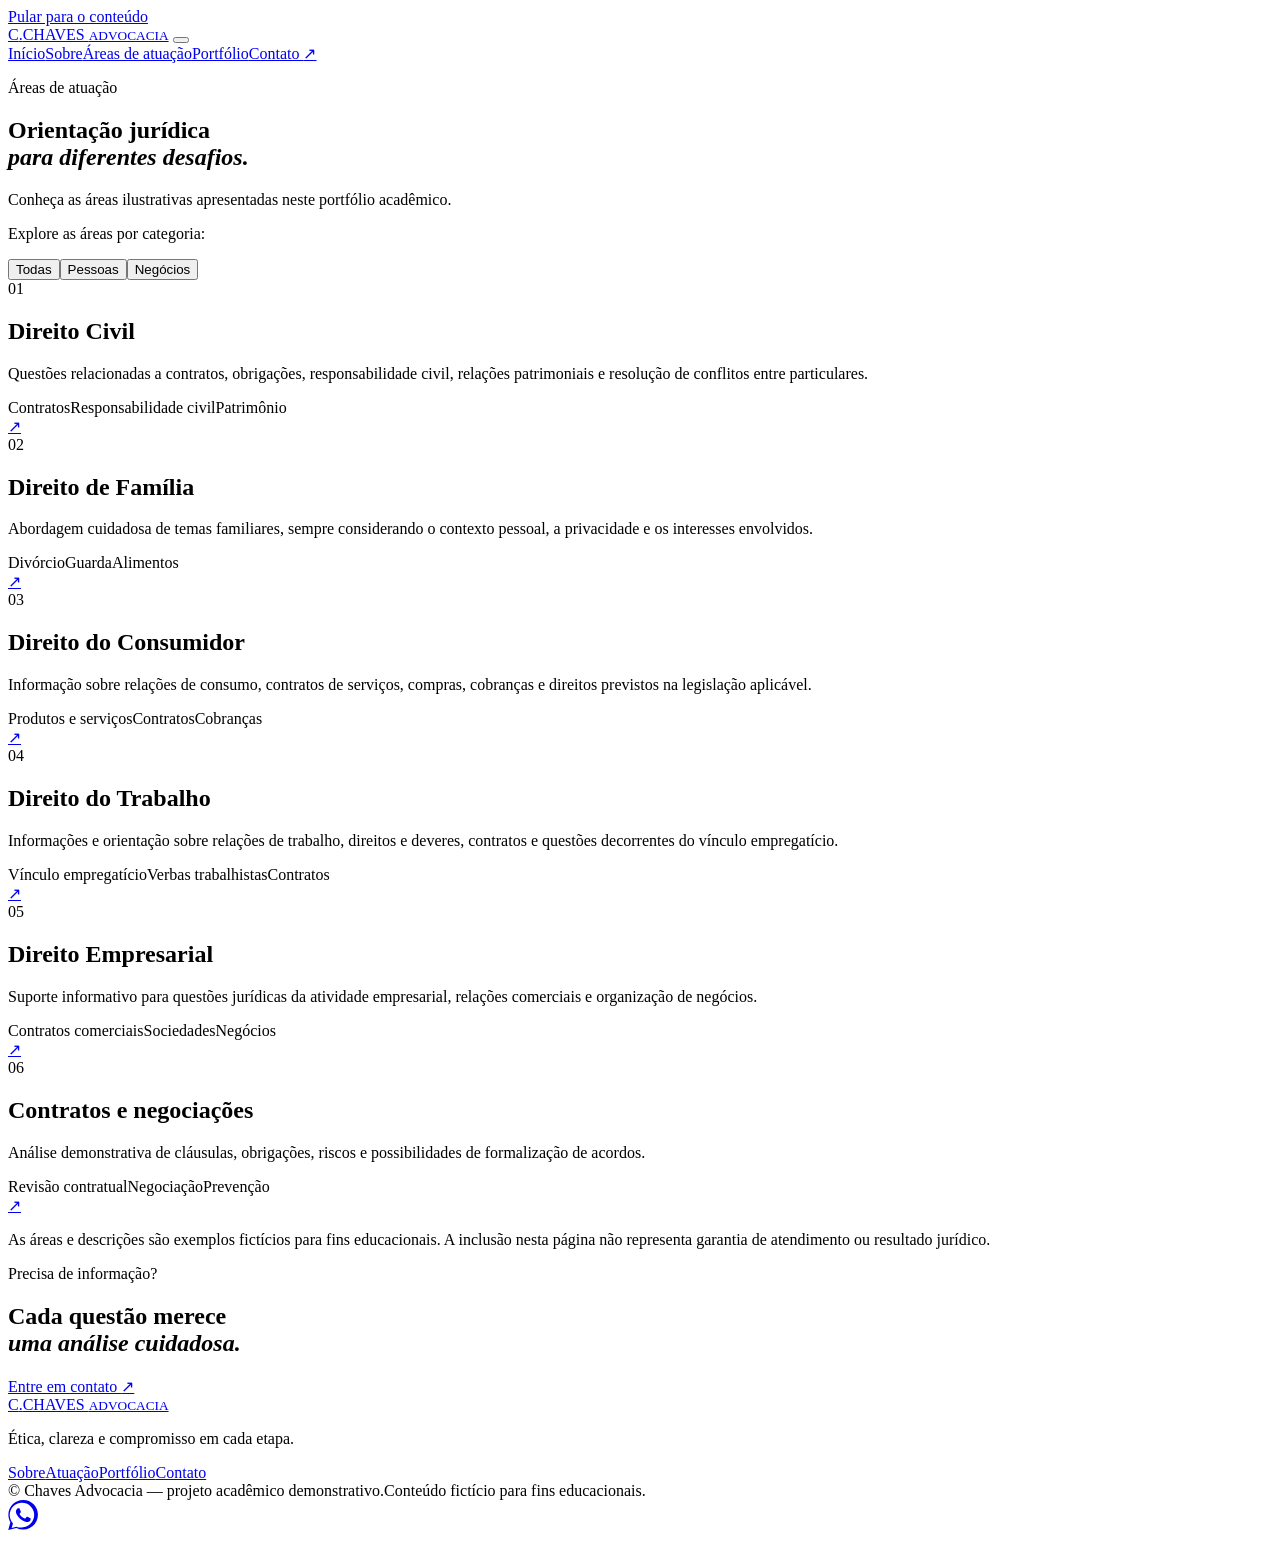
==== areas.html @ fedf28c0 "Add files via upload" ====
<!DOCTYPE html>
<html lang="pt-BR">
<head>
  <meta charset="UTF-8"><meta name="viewport" content="width=device-width, initial-scale=1.0">
  <meta name="description" content="Áreas jurídicas demonstrativas da Chaves Advocacia.">
  <title>Chaves Advocacia | Áreas de atuação</title>
  <link rel="preconnect" href="https://fonts.googleapis.com"><link rel="preconnect" href="https://fonts.gstatic.com" crossorigin>
  <link href="https://fonts.googleapis.com/css2?family=DM+Sans:wght@400;500;600;700&family=Playfair+Display:wght@400;500;600;700&display=swap" rel="stylesheet">
  <link rel="stylesheet" href="css/style.css"><script src="js/script.js" defer></script>
</head>
<body>
  <a class="skip-link" href="#conteudo">Pular para o conteúdo</a>
  <header class="site-header"><div class="container header-inner">
    <a class="brand" href="index.html"><span class="brand-mark">C<span>.</span></span><span class="brand-text">CHAVES <small>ADVOCACIA</small></span></a>
    <button class="menu-toggle" aria-expanded="false" aria-controls="site-nav" aria-label="Abrir menu"><span></span><span></span><span></span></button>
    <nav class="site-nav" id="site-nav" aria-label="Navegação principal"><a href="index.html">Início</a><a href="sobre.html">Sobre</a><a href="areas.html" aria-current="page">Áreas de atuação</a><a href="portfolio.html">Portfólio</a><a class="nav-cta" href="contato.html">Contato <span>↗</span></a></nav>
  </div></header>
  <main id="conteudo">
    <section class="page-hero"><div class="container page-hero-inner"><p class="eyebrow"><span></span> Áreas de atuação</p><h1>Orientação jurídica<br><em>para diferentes desafios.</em></h1><p>Conheça as áreas ilustrativas apresentadas neste portfólio acadêmico.</p></div></section>
    <section class="section-pad"><div class="container">
      <div class="filter-bar"><p class="muted">Explore as áreas por categoria:</p><div class="filter-buttons" role="group" aria-label="Filtrar áreas"><button class="filter-button active" data-filter="todos" aria-pressed="true">Todas</button><button class="filter-button" data-filter="pessoas" aria-pressed="false">Pessoas</button><button class="filter-button" data-filter="negocios" aria-pressed="false">Negócios</button></div></div>
      <div class="areas-list">
        <article class="area-row" id="civil" data-category="pessoas"><span class="area-num">01</span><div><h2>Direito Civil</h2><p>Questões relacionadas a contratos, obrigações, responsabilidade civil, relações patrimoniais e resolução de conflitos entre particulares.</p><div class="tag-list"><span>Contratos</span><span>Responsabilidade civil</span><span>Patrimônio</span></div></div><a class="round-link" href="contato.html?assunto=Direito%20Civil" aria-label="Consultar sobre Direito Civil">↗</a></article>
        <article class="area-row" id="familia" data-category="pessoas"><span class="area-num">02</span><div><h2>Direito de Família</h2><p>Abordagem cuidadosa de temas familiares, sempre considerando o contexto pessoal, a privacidade e os interesses envolvidos.</p><div class="tag-list"><span>Divórcio</span><span>Guarda</span><span>Alimentos</span></div></div><a class="round-link" href="contato.html?assunto=Direito%20de%20Fam%C3%ADlia" aria-label="Consultar sobre Direito de Família">↗</a></article>
        <article class="area-row" id="consumidor" data-category="pessoas"><span class="area-num">03</span><div><h2>Direito do Consumidor</h2><p>Informação sobre relações de consumo, contratos de serviços, compras, cobranças e direitos previstos na legislação aplicável.</p><div class="tag-list"><span>Produtos e serviços</span><span>Contratos</span><span>Cobranças</span></div></div><a class="round-link" href="contato.html?assunto=Direito%20do%20Consumidor" aria-label="Consultar sobre Direito do Consumidor">↗</a></article>
        <article class="area-row" id="trabalho" data-category="pessoas"><span class="area-num">04</span><div><h2>Direito do Trabalho</h2><p>Informações e orientação sobre relações de trabalho, direitos e deveres, contratos e questões decorrentes do vínculo empregatício.</p><div class="tag-list"><span>Vínculo empregatício</span><span>Verbas trabalhistas</span><span>Contratos</span></div></div><a class="round-link" href="contato.html?assunto=Direito%20do%20Trabalho" aria-label="Consultar sobre Direito do Trabalho">↗</a></article>
        <article class="area-row" id="empresarial" data-category="negocios"><span class="area-num">05</span><div><h2>Direito Empresarial</h2><p>Suporte informativo para questões jurídicas da atividade empresarial, relações comerciais e organização de negócios.</p><div class="tag-list"><span>Contratos comerciais</span><span>Sociedades</span><span>Negócios</span></div></div><a class="round-link" href="contato.html?assunto=Direito%20Empresarial" aria-label="Consultar sobre Direito Empresarial">↗</a></article>
        <article class="area-row" id="contratos" data-category="negocios"><span class="area-num">06</span><div><h2>Contratos e negociações</h2><p>Análise demonstrativa de cláusulas, obrigações, riscos e possibilidades de formalização de acordos.</p><div class="tag-list"><span>Revisão contratual</span><span>Negociação</span><span>Prevenção</span></div></div><a class="round-link" href="contato.html?assunto=Contratos%20e%20negocia%C3%A7%C3%B5es" aria-label="Consultar sobre contratos e negociações">↗</a></article>
      </div>
      <p class="disclaimer">As áreas e descrições são exemplos fictícios para fins educacionais. A inclusão nesta página não representa garantia de atendimento ou resultado jurídico.</p>
    </div></section>
    <section class="contact-strip"><div class="container contact-strip-inner"><div><p class="eyebrow">Precisa de informação?</p><h2>Cada questão merece<br><em>uma análise cuidadosa.</em></h2></div><a class="button button-outline-light" href="contato.html">Entre em contato <span>↗</span></a></div></section>
  </main>
  <footer class="site-footer"><div class="container footer-top"><a class="brand footer-brand" href="index.html"><span class="brand-mark">C<span>.</span></span><span class="brand-text">CHAVES <small>ADVOCACIA</small></span></a><p>Ética, clareza e compromisso em cada etapa.</p><div class="footer-links"><a href="sobre.html">Sobre</a><a href="areas.html">Atuação</a><a href="portfolio.html">Portfólio</a><a href="contato.html">Contato</a></div></div><div class="container footer-bottom"><span>© <span data-year></span> Chaves Advocacia — projeto acadêmico demonstrativo.</span><span>Conteúdo fictício para fins educacionais.</span></div></footer>

<!-- Botão flutuante do WhatsApp -->
<a
  href="https://wa.me/5551980424521?text=Olá!%20Gostaria%20de%20mais%20informações."
  class="whatsapp-float"
  target="_blank"
  rel="noopener noreferrer"
  aria-label="Entre em contato pelo WhatsApp"
  title="Fale conosco pelo WhatsApp">
  <svg
    xmlns="http://www.w3.org/2000/svg"
    width="30"
    height="30"
    viewBox="0 0 24 24"
    fill="currentColor"
    aria-hidden="true">
    <path d="M20.52 3.48A11.78 11.78 0 0 0 12.12 0C5.6 0 .3 5.3.3 11.82c0 2.08.55 4.1 1.6 5.88L.2 24l6.46-1.69a11.8 11.8 0 0 0 5.46 1.39h.01c6.51 0 11.81-5.3 11.81-11.82 0-3.15-1.23-6.12-3.42-8.4ZM12.13 21.7a9.8 9.8 0 0 1-5-.14l-.36-.13-3.83 1 1.02-3.73-.24-.38a9.78 9.78 0 1 1 8.41 3.38Zm5.37-7.33c-.29-.15-1.71-.84-1.98-.93-.26-.1-.46-.15-.65.15-.2.29-.75.93-.92 1.12-.17.2-.34.22-.63.07-.29-.14-1.22-.45-2.32-1.43-.86-.77-1.44-1.72-1.61-2.01-.17-.29-.02-.45.13-.6.13-.13.29-.34.43-.5.15-.17.2-.29.29-.48.1-.2.05-.37-.02-.52-.08-.15-.65-1.57-.89-2.15-.23-.56-.47-.48-.65-.49h-.55c-.2 0-.51.07-.77.36-.27.3-1.02 1-1.02 2.42s1.04 2.8 1.18 3c.15.2 2.05 3.14 4.98 4.4.7.3 1.24.49 1.67.62.7.22 1.34.19 1.84.12.56-.08 1.71-.7 1.95-1.37.24-.68.24-1.26.17-1.38-.07-.12-.26-.2-.55-.34Z"/>
  </svg>
</a>

</body></html>
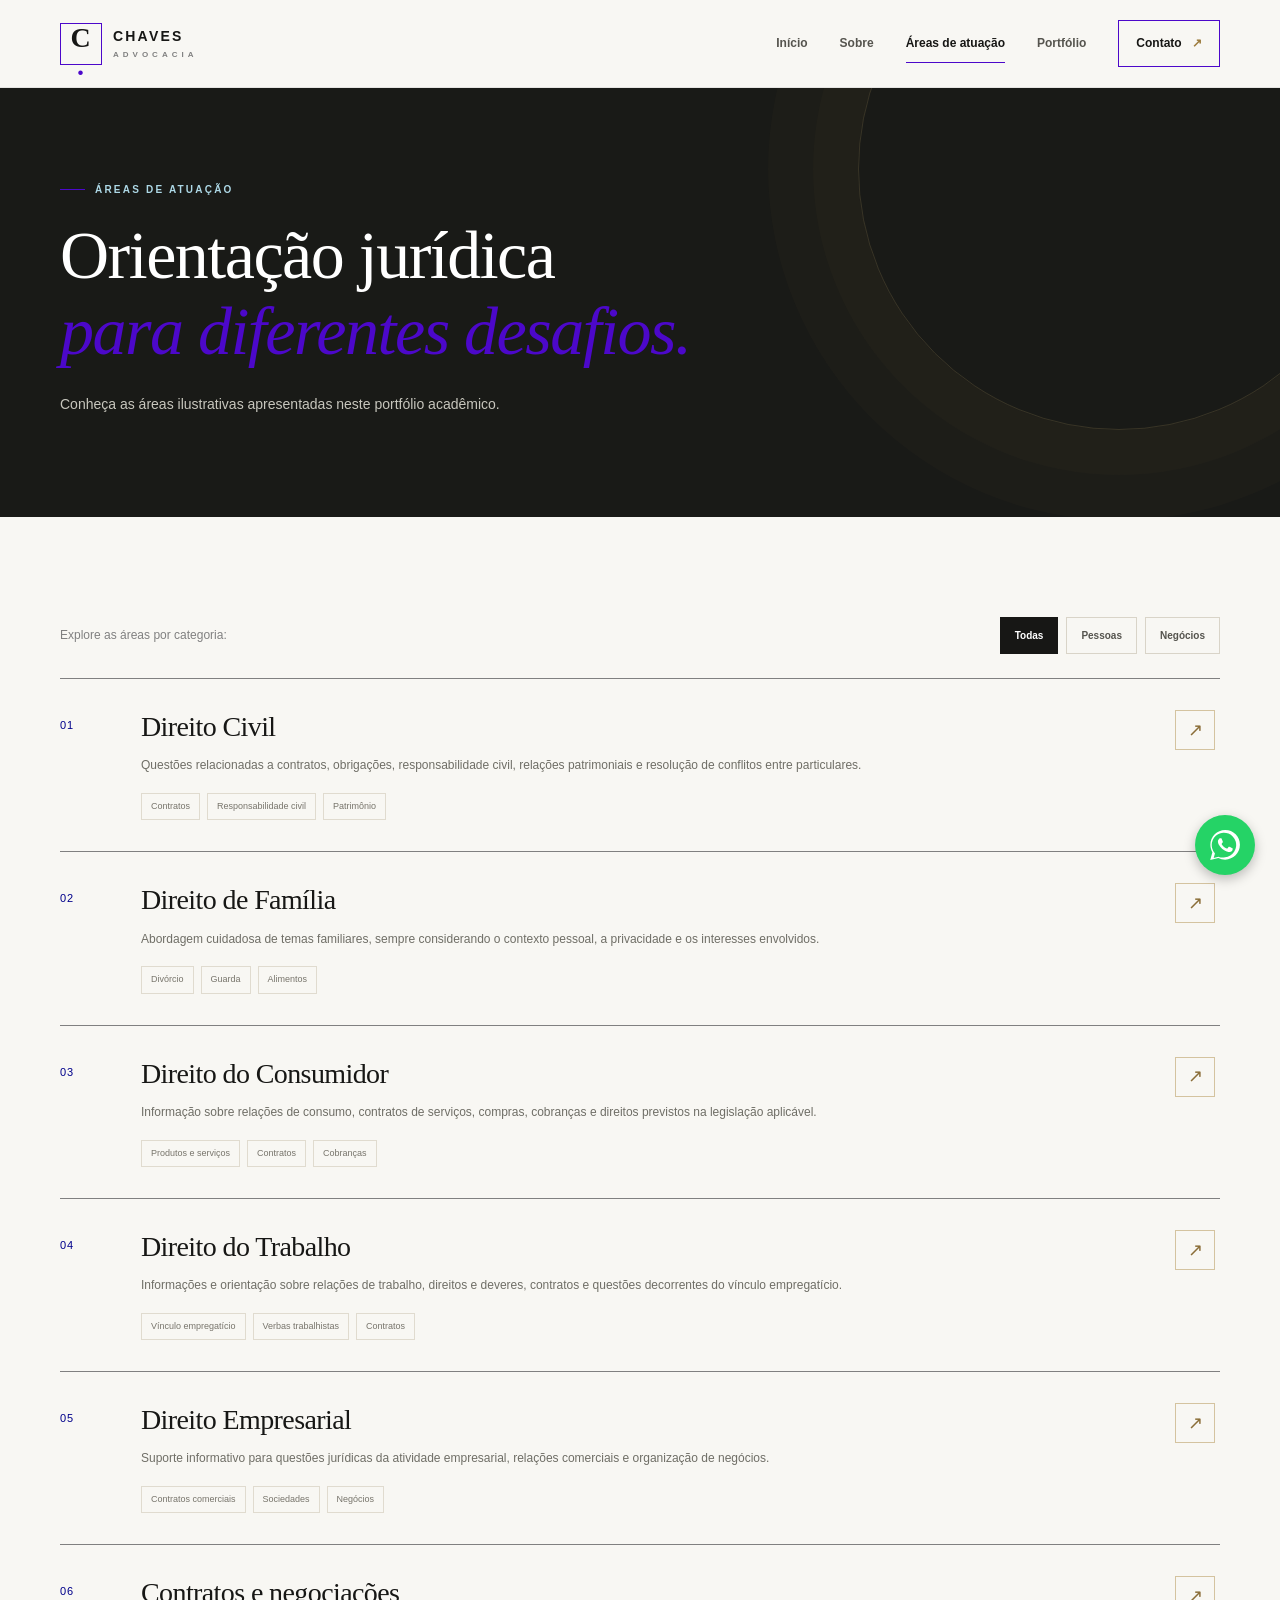
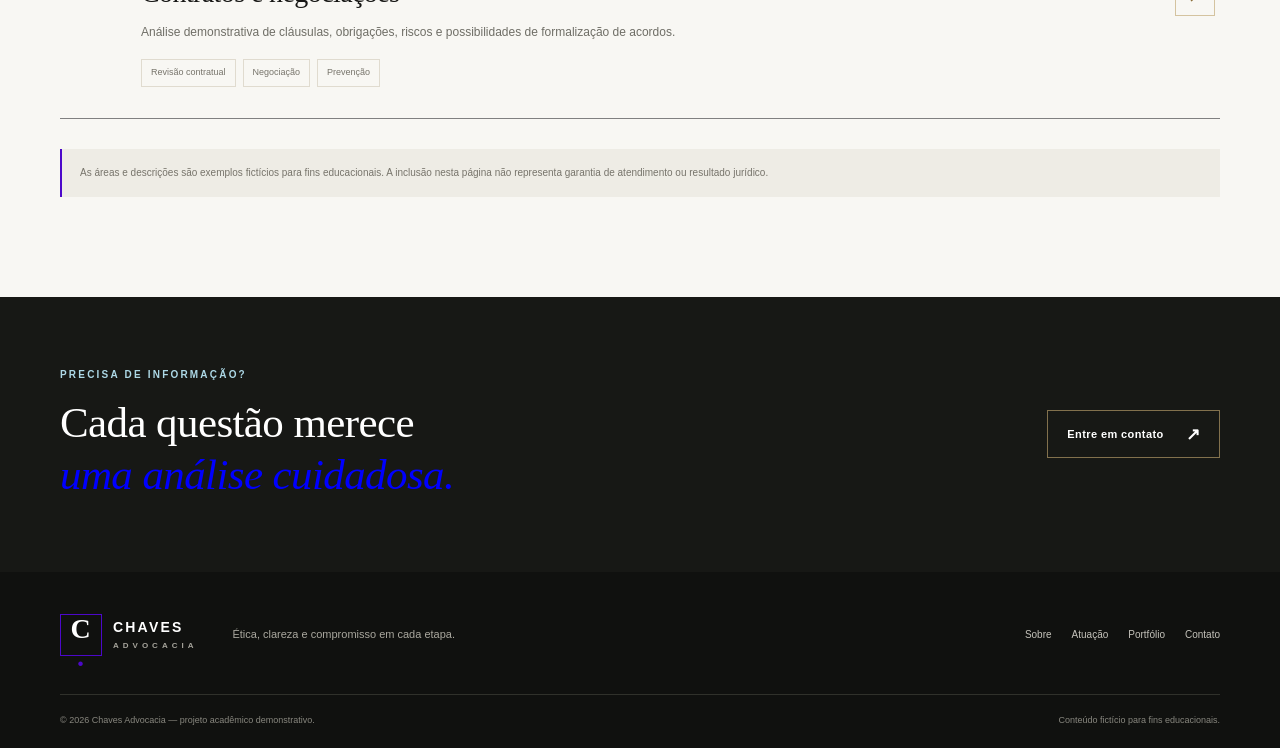
==== commit 3e78dc32: "Update stylesheet and script paths in areas.html" ====
--- a/areas.html
+++ b/areas.html
@@ -6,7 +6,8 @@
   <title>Chaves Advocacia | Áreas de atuação</title>
   <link rel="preconnect" href="https://fonts.googleapis.com"><link rel="preconnect" href="https://fonts.gstatic.com" crossorigin>
   <link href="https://fonts.googleapis.com/css2?family=DM+Sans:wght@400;500;600;700&family=Playfair+Display:wght@400;500;600;700&display=swap" rel="stylesheet">
-  <link rel="stylesheet" href="css/style.css"><script src="js/script.js" defer></script>
+  <link rel="stylesheet" href="style.css">
+  <script src="script.js" defer></script>
 </head>
 <body>
   <a class="skip-link" href="#conteudo">Pular para o conteúdo</a>
--- a/style.css
+++ b/style.css
@@ -0,0 +1,335 @@
+/* Vértice Advocacia — estilos compartilhados */
+:root {
+  --ink: #171715;
+  --ink-soft: #262622;
+  --paper: #f8f7f3;
+  --white: #fff;
+  --gold: rgb(76, 8, 202);
+  --gold-light: lightblue;
+  --muted: grey;
+  --line: grey;
+  --serif: "Playfair Display", Georgia, serif;
+  --sans: "DM Sans", Arial, sans-serif;
+  --container: 1160px;
+}
+* { box-sizing: border-box; }
+html { scroll-behavior: smooth; scroll-padding-top: 95px; }
+body { margin: 0; background: var(--paper); color: var(--ink); font-family: var(--sans); font-size: 15px; line-height: 1.7; -webkit-font-smoothing: antialiased; }
+body.menu-open { overflow: hidden; }
+a { color: inherit; text-decoration: none; }
+button, input, textarea, select { font: inherit; }
+button, a { -webkit-tap-highlight-color: transparent; }
+button { cursor: pointer; }
+img { max-width: 100%; }
+.container { width: min(var(--container), calc(100% - 48px)); margin-inline: auto; }
+.skip-link { position: absolute; top: -60px; left: 16px; z-index: 1000; padding: 10px 16px; background: var(--gold); color: var(--ink); }
+.skip-link:focus { top: 12px; }
+.site-header { height: 88px; position: sticky; top: 0; z-index: 100; background: rgba(248,247,243,.96); border-bottom: 1px solid rgba(23,23,21,.08); backdrop-filter: blur(14px); }
+.header-inner { height: 100%; display: flex; align-items: center; justify-content: space-between; gap: 28px; }
+.brand { display: inline-flex; align-items: center; gap: 11px; flex-shrink: 0; }
+.brand-mark { width: 42px; height: 42px; display: grid; place-items: center; border: 1px solid var(--gold); font: 600 28px/1 var(--serif); letter-spacing: -3px; padding-right: 4px; }
+.brand-mark span { color: var(--gold); }
+.brand-text { display: flex; flex-direction: column; font-size: 14px; font-weight: 700; line-height: 1.2; letter-spacing: 2.2px; }
+.brand-text small { margin-top: 5px; color: var(--muted); font-size: 8px; letter-spacing: 4px; }
+.site-nav { display: flex; align-items: center; gap: clamp(18px, 2.5vw, 34px); }
+.site-nav a { position: relative; color: #55544e; font-size: 12px; font-weight: 600; transition: color .2s ease; white-space: nowrap; }
+.site-nav a:not(.nav-cta)::after { position: absolute; right: 0; bottom: -9px; left: 0; height: 1px; content: ""; background: var(--gold); transform: scaleX(0); transform-origin: left; transition: transform .2s ease; }
+.site-nav a:hover, .site-nav a[aria-current="page"] { color: var(--ink); }
+.site-nav a:hover::after, .site-nav a[aria-current="page"]::after { transform: scaleX(1); }
+.site-nav .nav-cta { padding: 12px 17px; border: 1px solid var(--gold); color: var(--ink); }
+.nav-cta span { color: #9d7c3d; margin-left: 7px; }
+.menu-toggle { display: none; background: transparent; border: 0; padding: 8px; }
+.menu-toggle span { display: block; width: 25px; height: 2px; margin: 5px; background: var(--ink); transition: transform .2s; }
+.hero { min-height: 650px; position: relative; display: flex; align-items: center; overflow: hidden; color: var(--white); background: #171916 url("https://images.unsplash.com/photo-1505664194779-8beaceb93744?auto=format&fit=crop&w=2000&q=85") center 46%/cover no-repeat; }
+.hero::before { position: absolute; inset: 0; content: ""; background: linear-gradient(90deg, rgba(15,17,15,.94) 0%, rgba(15,17,15,.78) 46%, rgba(15,17,15,.22) 100%); }
+.hero-overlay { position: absolute; inset: 0; background: linear-gradient(0deg, rgba(12,13,11,.4), transparent 40%); }
+.hero-content { position: relative; z-index: 1; padding-top: 36px; padding-bottom: 60px; }
+.eyebrow { margin: 0 0 20px; display: flex; align-items: center; gap: 10px; color: var(--gold-light); font-size: 10px; font-weight: 700; letter-spacing: 2.2px; line-height: 1.5; text-transform: uppercase; }
+.eyebrow > span { width: 25px; height: 1px; background: var(--gold); }
+.eyebrow-dark { color: blue; }
+.hero h1, .page-hero h1 { max-width: 820px; margin: 0; font: 400 clamp(43px, 6vw, 76px)/1.12 var(--serif); letter-spacing: -1.5px; }
+h1 em, h2 em { color: var(--gold); font-weight: 400; }
+.hero-copy { max-width: 515px; margin: 25px 0 30px; color: #e0dfd9; font-size: 15px; line-height: 1.9; }
+.hero-actions { display: flex; align-items: center; flex-wrap: wrap; gap: 28px; }
+.button { min-height: 48px; display: inline-flex; justify-content: center; align-items: center; gap: 22px; padding: 13px 19px; border: 1px solid transparent; font-size: 11px; font-weight: 700; letter-spacing: .4px; transition: background .2s ease, color .2s ease, border-color .2s ease, transform .2s ease; }
+.button:hover { transform: translateY(-2px); }
+.button span { font-size: 17px; line-height: 1; }
+.button-gold { background: var(--gold); color: var(--ink); }
+.button-gold:hover { background: var(--gold-light); }
+.button-dark { background: var(--ink); color: var(--white); }
+.button-dark:hover { background: #35352f; }
+.button-outline-light { border-color: #82714d; color: var(--white); }
+.button-outline-light:hover { background: var(--gold); color: var(--ink); border-color: var(--gold); }
+.text-link { display: inline-flex; align-items: center; gap: 15px; border: 0; padding: 0; background: none; color: var(--ink); font-size: 11px; font-weight: 700; }
+.text-link span { color: grey; font-size: 18px; transition: transform .2s; }
+.text-link:hover span { transform: translateX(4px); }
+.light-link { color: var(--white); }
+.hero-note { display: flex; align-items: center; gap: 12px; margin-top: 66px; color: #c6c4bc; font-size: 9px; letter-spacing: 2px; }
+.note-line { display: block; width: 35px; height: 1px; background: var(--gold); }
+.hero-side-label { position: absolute; right: 26px; bottom: 52px; writing-mode: vertical-rl; color: #ddd6c4; font-size: 9px; letter-spacing: 3px; }
+.section-pad { padding: 100px 0; }
+.intro-section { background: var(--paper); }
+.intro-grid { display: grid; grid-template-columns: 1.1fr .9fr; gap: 90px; align-items: center; }
+h2 { margin: 0; font: 400 clamp(31px, 3.5vw, 47px)/1.22 var(--serif); letter-spacing: -.6px; }
+h2 em { color: blue; }
+.intro-text p { margin: 0 0 25px; color: #66655e; font-size: 14px; line-height: 2; }
+.practice-section { background: #eeece5; }
+.section-heading { display: flex; align-items: end; justify-content: space-between; gap: 24px; margin-bottom: 42px; }
+.section-heading .eyebrow { margin-bottom: 13px; }
+.cards-grid { display: grid; grid-template-columns: repeat(3, 1fr); gap: 18px; }
+.practice-card { min-height: 300px; position: relative; padding: 30px 28px 27px; background: var(--paper); border: 1px solid #e3dfd5; transition: transform .25s, box-shadow .25s; }
+.practice-card:hover { transform: translateY(-5px); box-shadow: 0 15px 35px rgba(30,28,20,.08); }
+.card-number { position: absolute; top: 27px; right: 27px; color: #aaa79c; font-size: 10px; letter-spacing: 1px; }
+.line-icon { width: 43px; height: 43px; display: grid; place-items: center; margin-bottom: 25px; border: 1px solid var(--gold); color: blue; font: 25px var(--serif); }
+.practice-card h3, .value-item h3 { margin: 0 0 11px; font: 500 24px var(--serif); }
+.practice-card p { min-height: 67px; margin: 0 0 24px; color: var(--muted); font-size: 12px; line-height: 1.8; }
+.card-link { display: flex; align-items: center; justify-content: space-between; padding-top: 13px; border-top: 1px solid var(--line); font-size: 10px; font-weight: 700; }
+.card-link span { color: #9c7b3f; font-size: 17px; }
+.mobile-all { display: none; }
+.quote-section { padding: 85px 0 78px; background: var(--ink-soft); color: var(--white); text-align: center; }
+.quote-inner { max-width: 790px; }
+.quote-mark { color: var(--gold); font: 80px/.8 var(--serif); }
+.quote-inner blockquote { margin: 20px 0 28px; font: 400 clamp(25px, 3.3vw, 40px)/1.4 var(--serif); }
+.quote-inner p { margin: 0; color: var(--gold-light); font-size: 9px; letter-spacing: 2px; }
+.contact-strip { padding: 70px 0; background: #171815; color: var(--white); }
+.contact-strip-inner { display: flex; align-items: center; justify-content: space-between; gap: 30px; }
+.contact-strip .eyebrow { margin-bottom: 15px; }
+.contact-strip h2 { font-size: clamp(30px, 3.5vw, 43px); }
+.site-footer { background: #10110f; color: #08b3f7; }
+.footer-top { display: grid; grid-template-columns: auto 1fr auto; gap: 35px; align-items: center; padding-top: 42px; padding-bottom: 38px; }
+.footer-brand .brand-mark { color: var(--white); }
+.footer-brand .brand-text { color: var(--white); }
+.footer-brand .brand-text small { color: #a6a49b; }
+.footer-top > p { margin: 0; color: #aaa89f; font-size: 11px; }
+.footer-links { display: flex; gap: 20px; }
+.footer-links a { color: #c5c3bb; font-size: 10px; }
+.footer-links a:hover { color: var(--gold-light); }
+.footer-bottom { display: flex; justify-content: space-between; gap: 20px; padding-top: 18px; padding-bottom: 20px; border-top: 1px solid #30312b; color: #88877f; font-size: 9px; }
+
+/* Páginas internas */
+.page-hero { position: relative; overflow: hidden; padding: 94px 0 100px; background: #191a17; color: var(--white); }
+.page-hero::after { position: absolute; top: -180px; right: -100px; width: 520px; height: 520px; border: 1px solid rgba(200,169,106,.18); border-radius: 50%; box-shadow: 0 0 0 45px rgba(200,169,106,.025), 0 0 0 90px rgba(200,169,106,.025); content: ""; }
+.page-hero-inner { position: relative; z-index: 1; }
+.page-hero h1 { font-size: clamp(42px, 5.6vw, 68px); }
+.page-hero > .container > p:last-child { max-width: 560px; margin: 24px 0 0; color: #c7c6bd; font-size: 14px; }
+.about-grid { display: grid; grid-template-columns: .9fr 1.1fr; gap: 85px; align-items: center; }
+.about-visual { padding: 0 0 28px 28px; border-left: 1px solid var(--gold); border-bottom: 1px solid var(--gold); }
+.about-photo { min-height: 480px; background: #d2c6ac url("https://images.unsplash.com/photo-1497366754035-f200968a6e72?auto=format&fit=crop&w=1000&q=85") center/cover no-repeat; filter: saturate(.65); }
+.photo-caption { display: flex; justify-content: space-between; gap: 10px; padding-top: 12px; color: var(--muted); font-size: 8px; letter-spacing: 2px; }
+.about-copy .eyebrow { margin-bottom: 15px; }
+.about-copy h2 { margin-bottom: 24px; }
+.about-copy p:not(.eyebrow) { color: #696860; font-size: 13px; line-height: 2; }
+.about-copy .button { margin-top: 12px; }
+.values-section { background: #1b1c18; color: var(--white); }
+.values-section .eyebrow { color: var(--gold-light); }
+.values-section h2 em { color: var(--gold-light); }
+.values-grid { display: grid; grid-template-columns: repeat(4, 1fr); gap: 28px; margin-top: 48px; }
+.value-item { padding-top: 20px; border-top: 1px solid #555044; }
+.value-item > span { display: block; margin-bottom: 26px; color: var(--gold); font-size: 11px; letter-spacing: 2px; }
+.value-item h3 { font-size: 22px; }
+.value-item p { margin: 0; color: #b6b4ab; font-size: 12px; line-height: 1.9; }
+.timeline-grid { display: grid; grid-template-columns: .8fr 1.2fr; gap: 100px; }
+.timeline-grid h2 { margin-bottom: 20px; }
+.muted { color: var(--muted); font-size: 12px; }
+.timeline { border-left: 1px solid lightblue; }
+.timeline article { display: grid; grid-template-columns: 70px 1fr; gap: 25px; padding: 0 0 33px 25px; position: relative; }
+.timeline article::before { position: absolute; top: 8px; left: -5px; width: 9px; height: 9px; border-radius: 50%; background: var(--gold); content: ""; }
+.timeline article > span { color: lightblue; font-size: 11px; font-weight: 700; }
+.timeline h3 { margin: 0 0 7px; font: 500 20px var(--serif); }
+.timeline p { margin: 0; color: var(--muted); font-size: 12px; }
+.filter-bar, .portfolio-toolbar { display: flex; align-items: center; justify-content: space-between; flex-wrap: wrap; gap: 18px; margin-bottom: 24px; }
+.filter-bar p, .portfolio-toolbar p { margin: 0; }
+.filter-buttons { display: flex; flex-wrap: wrap; gap: 8px; }
+.filter-button { padding: 9px 14px; border: 1px solid #d9d4c8; background: transparent; color: #55544e; font-size: 10px; font-weight: 700; transition: all .2s; }
+.filter-button:hover, .filter-button.active { border-color: var(--ink); background: var(--ink); color: var(--white); }
+.areas-list { border-top: 1px solid var(--line); }
+.area-row { display: grid; grid-template-columns: 55px 1fr 45px; gap: 26px; align-items: start; padding: 31px 0; border-bottom: 1px solid var(--line); scroll-margin-top: 110px; }
+.area-num { padding-top: 6px; color: darkblue; font-size: 11px; letter-spacing: 1px; }
+.area-row h2 { margin: 0 0 10px; font-size: 28px; }
+.area-row p { max-width: 760px; margin: 0; color: #6f6e66; font-size: 12px; line-height: 1.9; }
+.tag-list { display: flex; flex-wrap: wrap; gap: 7px; margin-top: 16px; }
+.tag-list span { padding: 5px 9px; border: 1px solid #e0dbcf; color: #77746b; font-size: 9px; }
+.round-link { width: 40px; height: 40px; display: grid; place-items: center; border: 1px solid #d4c39f; color: #8b6e39; font-size: 18px; transition: all .2s; }
+.round-link:hover { background: var(--gold); color: var(--ink); }
+.disclaimer { margin: 30px 0 0; padding: 15px 18px; border-left: 2px solid var(--gold); background: #eeece5; color: #77746b; font-size: 10px; line-height: 1.8; }
+.portfolio-toolbar { align-items: start; }
+.portfolio-grid { display: grid; grid-template-columns: repeat(3, 1fr); gap: 22px; }
+.portfolio-card { overflow: hidden; border: 1px solid var(--line); background: #fff; transition: transform .25s, box-shadow .25s; }
+.portfolio-card:hover { transform: translateY(-4px); box-shadow: 0 15px 35px rgba(30,28,20,.07); }
+.portfolio-art { min-height: 220px; position: relative; display: flex; flex-direction: column; justify-content: center; align-items: center; overflow: hidden; color: var(--gold-light); background: #24251f; }
+.portfolio-art::before, .portfolio-art::after { position: absolute; content: ""; border: 1px solid rgba(200,169,106,.35); transform: rotate(35deg); }
+.portfolio-art::before { width: 180px; height: 260px; }
+.portfolio-art::after { width: 145px; height: 220px; }
+.portfolio-art > span { position: absolute; top: 17px; left: 18px; color: #d8d2c3; font-size: 9px; letter-spacing: 2px; }
+.portfolio-art b { position: relative; z-index: 1; font: 500 25px/1.15 var(--serif); letter-spacing: 3px; text-align: center; }
+.art-two { background: #343329; }
+.art-three { background: #343b35; }
+.portfolio-card-body { padding: 25px 23px 27px; }
+.content-type { margin: 0 0 12px; color: #a18248; font-size: 8px; font-weight: 700; letter-spacing: 1.5px; }
+.portfolio-card h2 { margin-bottom: 12px; font-size: 24px; }
+.portfolio-card-body > p:not(.content-type) { min-height: 75px; margin: 0 0 20px; color: #77766f; font-size: 11px; line-height: 1.9; }
+.portfolio-card .text-link { border-bottom: 1px solid var(--line); padding-bottom: 9px; width: 100%; justify-content: space-between; }
+.empty-state { padding: 35px; text-align: center; color: var(--muted); }
+.article-dialog { width: min(620px, calc(100% - 32px)); padding: 35px; border: 1px solid var(--gold); background: var(--paper); color: var(--ink); box-shadow: 0 20px 80px rgba(0,0,0,.3); }
+.article-dialog::backdrop { background: rgba(12,13,11,.72); backdrop-filter: blur(3px); }
+.dialog-top { display: flex; justify-content: space-between; align-items: start; gap: 20px; }
+.dialog-top .eyebrow { margin-bottom: 20px; }
+.dialog-close { border: 0; background: none; color: var(--ink); font-size: 28px; line-height: 1; }
+.article-dialog h2 { margin-bottom: 20px; font-size: 32px; }
+.article-dialog > p { color: #696860; font-size: 13px; line-height: 2; }
+.dialog-close-bottom { margin-top: 12px; }
+.contact-grid { display: grid; grid-template-columns: .8fr 1.2fr; gap: 80px; align-items: start; }
+.contact-details h2 { margin-bottom: 20px; }
+.contact-details > p:not(.eyebrow) { font-size: 12px; line-height: 1.9; }
+.contact-detail { display: flex; gap: 15px; align-items: flex-start; margin-top: 28px; }
+.detail-icon { width: 40px; height: 40px; display: grid; place-items: center; border: 1px solid #d4c39f; color: #9c7b3f; font-size: 20px; flex-shrink: 0; }
+.contact-detail small, .contact-hours > span { display: block; margin-bottom: 5px; color: #9a7c45; font-size: 8px; font-weight: 700; letter-spacing: 1.5px; }
+.contact-detail a, .contact-detail p { margin: 0; color: #55544e; font-size: 12px; }
+.contact-detail a:hover { text-decoration: underline; }
+.contact-hours { margin-top: 32px; padding-top: 22px; border-top: 1px solid var(--line); }
+.contact-hours p { margin: 0; color: #55544e; font-size: 12px; }
+.contact-hours small { color: var(--muted); font-size: 10px; }
+.contact-form-wrap { padding: 35px; background: #fff; border: 1px solid var(--line); box-shadow: 0 20px 45px rgba(30,28,20,.035); }
+.form-heading { margin-bottom: 25px; }
+.form-heading h2 { font-size: 29px; }
+.form-heading p, .form-note { margin: 7px 0 0; color: var(--muted); font-size: 10px; }
+.contact-form label:not(.consent-check) { display: block; margin: 17px 0 7px; color: #4c4b45; font-size: 10px; font-weight: 700; }
+.contact-form input:not([type="checkbox"]), .contact-form select, .contact-form textarea { width: 100%; padding: 12px 13px; border: 1px solid #ddd9cf; border-radius: 0; outline: none; background: #fcfbf8; color: var(--ink); font-size: 12px; transition: border-color .2s, box-shadow .2s; }
+.contact-form input:focus, .contact-form select:focus, .contact-form textarea:focus { border-color: #b59558; box-shadow: 0 0 0 3px rgba(200,169,106,.14); }
+.contact-form textarea { resize: vertical; }
+.consent-check { display: flex; align-items: flex-start; gap: 10px; margin: 19px 0; color: #77766f; font-size: 10px; line-height: 1.6; }
+.consent-check input { margin-top: 3px; accent-color: #9c7b3f; }
+.submit-button { width: 100%; }
+.form-note { line-height: 1.7; }
+.form-feedback { margin-top: 15px; color: #466b4b; font-size: 11px; }
+.form-feedback:empty { display: none; }
+[hidden] { display: none !important; }
+
+@media (max-width: 900px) {
+  .site-nav { gap: 15px; }
+  .site-nav a { font-size: 11px; }
+  .site-nav .nav-cta { padding: 10px 12px; }
+  .intro-grid, .about-grid { gap: 45px; }
+  .timeline-grid { gap: 50px; }
+  .contact-grid { gap: 40px; }
+  .footer-top { grid-template-columns: auto 1fr; }
+  .footer-links { grid-column: 1 / -1; }
+  .values-grid { grid-template-columns: repeat(2, 1fr); }
+  .portfolio-grid { gap: 14px; }
+  .portfolio-card-body { padding: 20px 17px; }
+}
+@media (max-width: 700px) {
+  .container { width: min(100% - 36px, var(--container)); }
+  .site-header { height: 74px; }
+  .brand-mark { width: 37px; height: 37px; font-size: 25px; }
+  .brand-text { font-size: 12px; }
+  .brand-text small { font-size: 7px; letter-spacing: 3px; }
+  .menu-toggle { display: block; z-index: 102; }
+  .site-nav { position: fixed; inset: 74px 0 auto 0; display: flex; flex-direction: column; align-items: stretch; gap: 0; padding: 12px 22px 24px; background: var(--paper); border-bottom: 1px solid var(--line); box-shadow: 0 20px 25px rgba(0,0,0,.08); transform: translateY(-130%); visibility: hidden; transition: transform .25s ease, visibility .25s; }
+  .site-nav.is-open { transform: translateY(0); visibility: visible; }
+  .site-nav a { padding: 13px 3px; border-bottom: 1px solid var(--line); font-size: 13px; }
+  .site-nav a:not(.nav-cta)::after { display: none; }
+  .site-nav .nav-cta { margin-top: 13px; padding: 12px 14px; border: 1px solid var(--gold); text-align: center; }
+  .menu-toggle[aria-expanded="true"] span:first-child { transform: translateY(7px) rotate(45deg); }
+  .menu-toggle[aria-expanded="true"] span:nth-child(2) { opacity: 0; }
+  .menu-toggle[aria-expanded="true"] span:last-child { transform: translateY(-7px) rotate(-45deg); }
+  .hero { min-height: 610px; background-position: 60% center; }
+  .hero::before { background: linear-gradient(90deg, rgba(15,17,15,.94), rgba(15,17,15,.62)); }
+  .hero-content { padding-top: 35px; padding-bottom: 38px; }
+  .hero h1 { font-size: clamp(40px, 10vw, 58px); }
+  .hero-copy { font-size: 13px; }
+  .hero-actions { align-items: flex-start; flex-direction: column; gap: 20px; }
+  .hero-note { margin-top: 50px; font-size: 8px; letter-spacing: 1.3px; }
+  .hero-side-label { display: none; }
+  .section-pad { padding: 68px 0; }
+  .intro-grid, .about-grid, .timeline-grid, .contact-grid { grid-template-columns: 1fr; gap: 30px; }
+  h2 { font-size: 34px; }
+  .intro-text p { font-size: 13px; }
+  .section-heading { align-items: flex-start; margin-bottom: 28px; }
+  .desktop-link { display: none; }
+  .cards-grid { grid-template-columns: 1fr; gap: 12px; }
+  .practice-card { min-height: auto; padding: 25px; }
+  .practice-card p { min-height: auto; }
+  .mobile-all { display: block; margin-top: 25px; }
+  .quote-section { padding: 65px 0; }
+  .quote-inner blockquote { font-size: 28px; }
+  .contact-strip { padding: 55px 0; }
+  .contact-strip-inner { align-items: flex-start; flex-direction: column; }
+  .footer-top { grid-template-columns: 1fr; gap: 20px; padding-top: 34px; }
+  .footer-links { flex-wrap: wrap; gap: 15px 22px; }
+  .footer-bottom { flex-direction: column; gap: 6px; }
+  .page-hero { padding: 68px 0 72px; }
+  .page-hero h1 { font-size: clamp(38px, 10vw, 54px); }
+  .page-hero::after { right: -270px; }
+  .about-visual { padding-left: 15px; padding-bottom: 18px; }
+  .about-photo { min-height: 320px; }
+  .values-grid { grid-template-columns: 1fr; gap: 25px; margin-top: 35px; }
+  .value-item { padding-top: 16px; }
+  .value-item > span { margin-bottom: 12px; }
+  .timeline-grid { gap: 35px; }
+  .timeline article { grid-template-columns: 48px 1fr; gap: 14px; padding-left: 19px; }
+  .filter-bar, .portfolio-toolbar { align-items: flex-start; flex-direction: column; }
+  .filter-buttons { gap: 6px; }
+  .filter-button { padding: 8px 11px; }
+  .area-row { grid-template-columns: 30px 1fr 35px; gap: 10px; padding: 24px 0; }
+  .area-row h2 { font-size: 23px; }
+  .area-row p { font-size: 11px; }
+  .round-link { width: 33px; height: 33px; }
+  .portfolio-grid { grid-template-columns: 1fr; gap: 18px; }
+  .portfolio-art { min-height: 190px; }
+  .portfolio-card-body { padding: 23px; }
+  .portfolio-card-body > p:not(.content-type) { min-height: auto; }
+  .article-dialog { padding: 24px; }
+  .article-dialog h2 { font-size: 27px; }
+  .contact-form-wrap { padding: 24px 18px; }
+}
+@media (prefers-reduced-motion: reduce) {
+  *, *::before, *::after { scroll-behavior: auto !important; transition-duration: .01ms !important; animation-duration: .01ms !important; animation-iteration-count: 1 !important; }
+}
+
+
+/* Botão flutuante do WhatsApp */
+.whatsapp-float {
+    position: fixed;
+    right: 25px;
+    bottom: 25px;
+
+    width: 60px;
+    height: 60px;
+
+    display: flex;
+    align-items: center;
+    justify-content: center;
+
+    background-color: #25D366;
+    color: #ffffff;
+
+    border-radius: 50%;
+    text-decoration: none;
+
+    box-shadow: 0 4px 12px rgba(0, 0, 0, 0.25);
+
+    z-index: 9999;
+    transition: transform 0.3s ease, background-color 0.3s ease;
+}
+
+/* Efeito ao passar o mouse */
+.whatsapp-float:hover {
+    background-color: #1ebe5d;
+    transform: scale(1.1);
+}
+
+/* Ajustes para celulares */
+@media (max-width: 600px) {
+    .whatsapp-float {
+        width: 54px;
+        height: 54px;
+        right: 16px;
+        bottom: 16px;
+    }
+
+    .whatsapp-float svg {
+        width: 27px;
+        height: 27px;
+    }
+}
